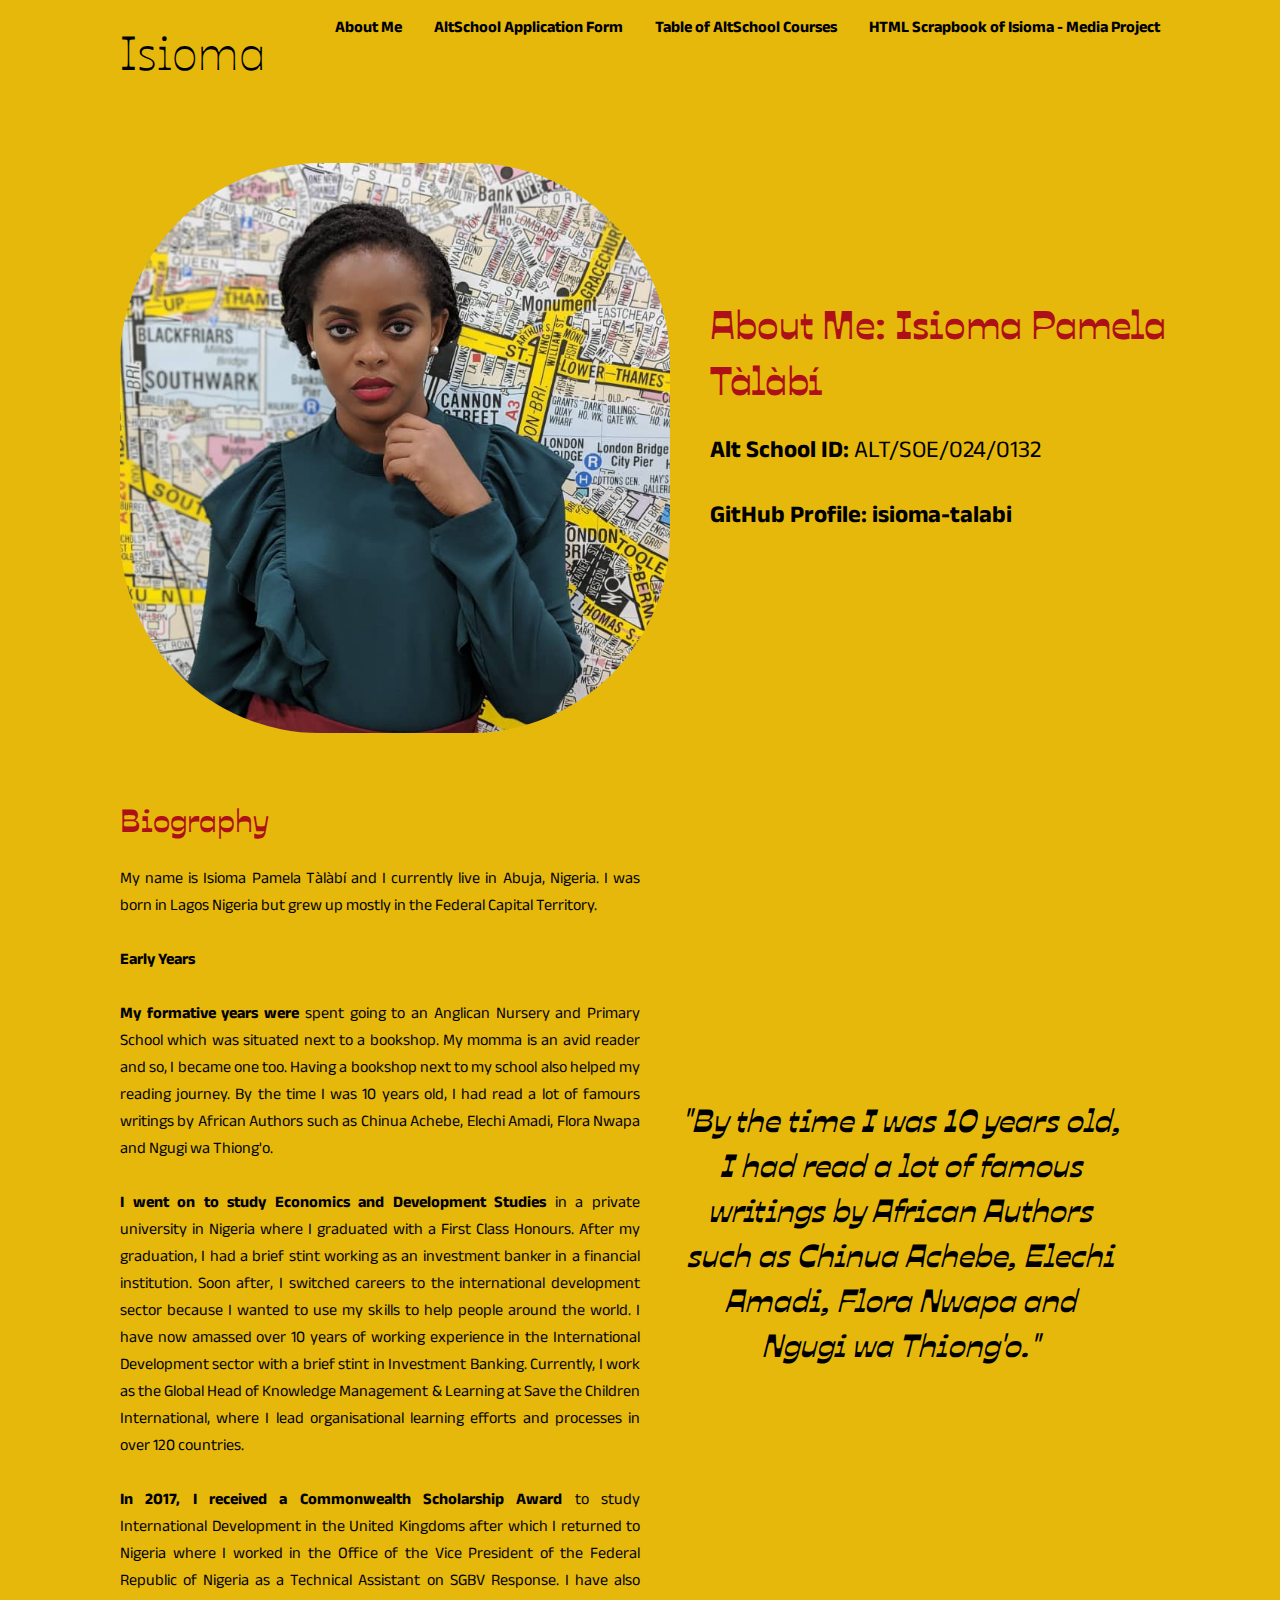
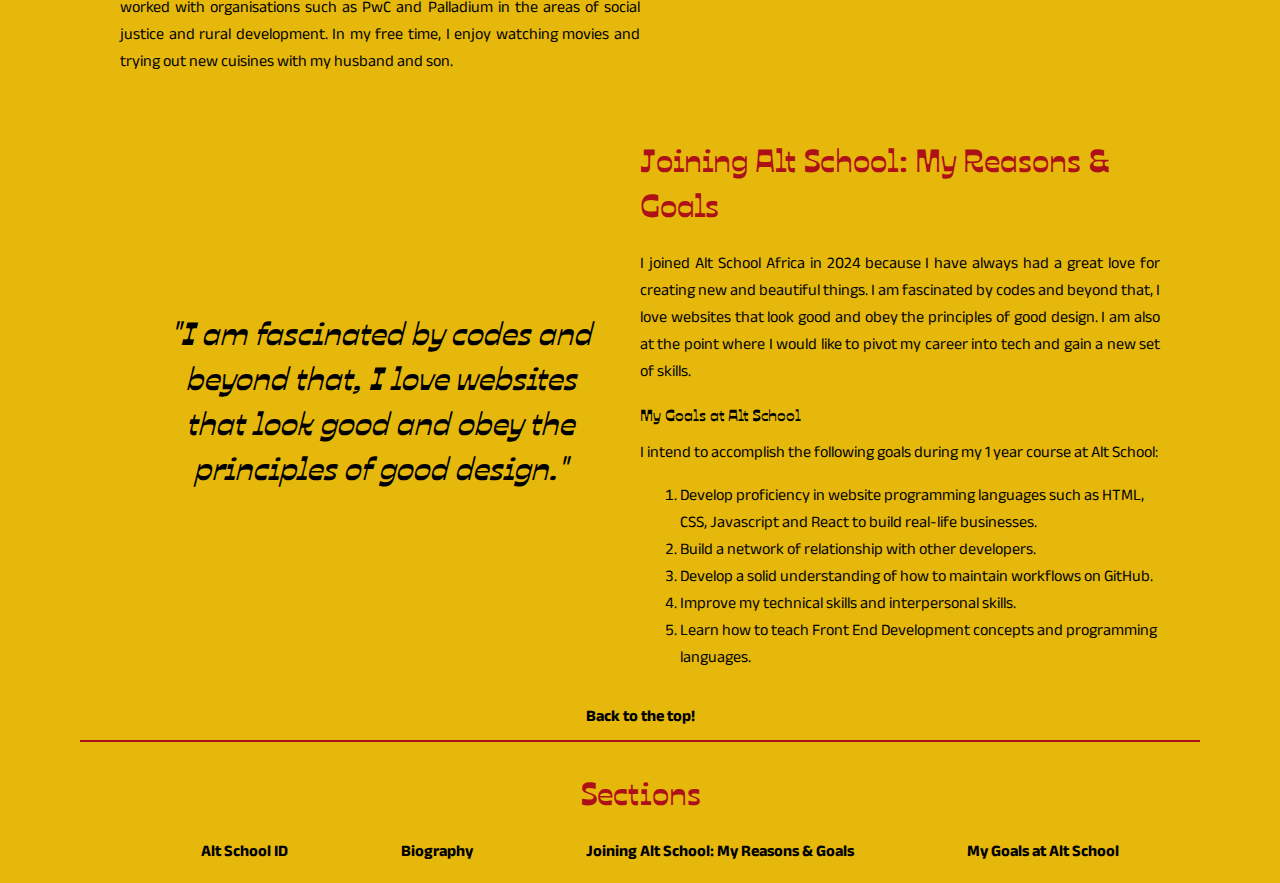
==== index.html @ 1b787a05 "Seventh version- Changed location of html files" ====
<!DOCTYPE html>
<html lang="en">

<head>
  <meta charset="UTF-8" />
  <meta name="viewport" content="width=device-width, initial-scale=1.0" />
  <title>About Me</title>

  <!-- Typography & Fonts -->
  <!-- Ojuju -->
  <link rel="preconnect" href="https://fonts.googleapis.com">
  <link rel="preconnect" href="https://fonts.gstatic.com" crossorigin>
  <link href="https://fonts.googleapis.com/css2?family=Ojuju:wght@200..800&display=swap" rel="stylesheet">

  <!-- Anek Devanagari -->
  <link rel="preconnect" href="https://fonts.googleapis.com">
  <link rel="preconnect" href="https://fonts.gstatic.com" crossorigin>
  <link href="https://fonts.googleapis.com/css2?family=Anek+Devanagari:wght@100..800&display=swap" rel="stylesheet">

  <!-- CSS Stylesheet -->
  <link rel="stylesheet" href="../css styles/index.css">

</head>

<body>
  <header id="top">
    <nav>
      <p>Isioma</p>
      <ul class="nav__list">
        <li><a href="./index.html">About Me</a></li>
        <li><a href="./form.html">AltSchool Application Form</a></li>
        <li><a href="./table.html">Table of AltSchool Courses</a></li>
        <li><a href="./media.html">HTML Scrapbook of Isioma - Media Project</a></li>
      </ul>
    </nav>
  </header>

  <main>

    <section id="section1" class="section__intro">

      <div class="image__intro">
        <figure>
          <img src="../images/Isioma Talabi.JPG" alt="Aspiring Front-End Engineer">
          <!-- <figcaption><em>Isioma Pamela Talabi: Aspiring Front-End Engineer.</em></figcaption> -->
        </figure>
      </div>

      <div class="text__intro">

        <h1>About Me: Isioma Pamela Tàlàbí</h1>

        <div class="text__intro--sub">
          <p><b>Alt School ID:</b> ALT/SOE/024/0132</p>
          <p><b>GitHub Profile:</b> <a href="https://github.com/isioma-talabi">isioma-talabi</a></p>

        </div>


      </div>


    </section>

    <section class="section__bio">
      <div class="bio">
        <h2 id="section2">Biography</h2>
        <p>
          My name is Isioma Pamela Tàlàbí and I currently live in Abuja,
          Nigeria. I was born in Lagos Nigeria but grew up mostly in the Federal Capital Territory.
          <br><br>
          <b>Early Years</b>
          <br><br>
          <b>My formative years were</b> spent going to an Anglican Nursery and Primary School
          which was situated next to a bookshop. My momma is an avid reader and so,
          I became one too. Having a bookshop next to my school also helped my reading journey.
          By the time I was 10 years old, I had read a lot of famours writings by
          African Authors such as Chinua Achebe, Elechi Amadi, Flora Nwapa and Ngugi wa Thiong'o.
          <br><br>
          <b>I went on to study Economics and Development Studies </b>in a private university in Nigeria
          where I graduated with a First Class Honours. After my graduation, I had a brief stint working
          as an investment banker in a financial institution. Soon after, I switched careers
          to the international development sector because I wanted to use my skills to help people around the world.
          I have now amassed over 10 years of working experience in the
          International Development sector with a brief stint in Investment
          Banking. Currently, I work as the Global Head of Knowledge Management
          & Learning at Save the Children International, where I lead
          organisational learning efforts and processes in over 120 countries.
          <br><br>
          <b>In 2017, I received a Commonwealth Scholarship Award </b>to study
          International Development in the United Kingdoms after which I
          returned to Nigeria where I worked in the Office of the Vice President
          of the Federal Republic of Nigeria as a Technical Assistant on SGBV
          Response. I have also worked with organisations such as PwC and
          Palladium in the areas of social justice and rural development. In my
          free time, I enjoy watching movies and trying out new cuisines with my
          husband and son.
        </p>
      </div>

      <div class="blockquote">
        <blockquote>
          <p>
            "By the time I was 10 years old, I had read a lot of famous writings by African Authors such as Chinua
            Achebe, Elechi
            Amadi, Flora Nwapa and Ngugi wa Thiong'o."
          </p>
        </blockquote>
      </div>
    </section>

    <!-- <hr> -->

    <section class="section__reasons">

      <div class="blockquote__reasons">
        <blockquote>
          <p>
            "I am fascinated by codes and beyond that, I love websites that look good and obey the principles of good
            design."
          </p>
        </blockquote>
      </div>


      <div class="text__reasons">
        <h2 id="section3">Joining Alt School: My Reasons & Goals</h2>
        <p>
          I joined Alt School Africa in 2024 because I have always had a great
          love for creating new and beautiful things. I am fascinated by codes
          and beyond that, I love websites that look good and obey the
          principles of good design. I am also at the point where I would like to
          pivot my career into tech and gain a new set of skills.
        </p>
        <h3 id="section4">My Goals at Alt School</h3>
        <p>I intend to accomplish the following goals during my 1 year course at Alt School:</p>
        <ol>
          <li>Develop proficiency in website programming languages such as HTML, CSS, Javascript and React to build
            real-life businesses.</li>
          <li>Build a network of relationship with other developers.</li>
          <li>Develop a solid understanding of how to maintain workflows on GitHub.</li>
          <li>Improve my technical skills and interpersonal skills.</li>
          <li>Learn how to teach Front End Development concepts and programming languages.</li>
        </ol>
      </div>

    </section>


    <section class="fragment__identifier">
      <a href="#top">Back to the top!</a>
    </section>

  </main>

  <hr>

  <aside class="section__aside">
    <h2>Sections</h2>
    <ul class="nav__aside">
      <li><a href="#section1">Alt School ID</a></li>
      <li><a href="#section2">Biography</a></li>
      <li><a href="#section3">Joining Alt School: My Reasons & Goals</a></li>
      <li><a href="#section4">My Goals at Alt School</a></li>
    </ul>
  </aside>
</body>

</html>
---- css styles/index.css ----
:root {
  --font-text-headings: "Ojuju", sans-serif;
  --font-text-primary: "Anek Devanagari", sans-serif;
  --colour-primary: #e5b80b;
}

* {
  box-sizing: border-box;
}

body {
  margin: 0;
  background-color: var(--colour-primary);
  margin-left: 80px;
  margin-right: 80px;
}

nav > p {
  font-family: var(--font-text-headings);
  font-size: 3rem;
  margin-top: 0;
}

h1 {
  font-family: var(--font-text-headings);
  font-size: 2.5rem;
  color: #ad1017;
}

h2 {
  font-family: var(--font-text-headings);
  font-size: 2rem;
  color: #ad1017;
}

h3 {
  font-family: var(--font-text-headings);
  font-size: 1rem;
}

hr {
  background-color: #ad1017;
  border: none;
  height: 2px;
}

p {
  font-family: var(--font-text-primary);
  font-size: 1rem;
  text-align: justify;
}

a {
  text-decoration: none;
  color: black;
  font-family: var(--font-text-primary);
  font-weight: bold;
}

a:hover {
  text-decoration: underline;
  text-decoration-color: #ad1017;
  color: #ad1017;
}

ul li {
  font-family: var(--font-text-primary);
  font-size: 1rem;
  list-style: none;
  font-weight: bold;
}

ol li {
  font-family: var(--font-text-primary);
  font-size: 1rem;
}

nav {
  display: flex;
  justify-content: space-between;
}

.nav__list {
  display: flex;
  gap: 2rem;
  margin-top: 0;
}

header {
  margin: 16px 40px 16px 40px;
}

.section__intro {
  display: grid;
  grid-template-columns: 1fr 1fr;
}

.text__intro {
  padding-top: 120px;
}

.text__intro--sub > p {
  font-size: 1.5rem;
}

.section__bio {
  display: grid;
  grid-template-columns: 1fr 1fr;
  place-items: center;
  margin: 16px 40px 16px 40px;
}

.section__reasons {
  display: grid;
  grid-template-columns: 1fr 1fr;
  place-items: center;
  margin: 16px 40px 16px 40px;
}

.fragment__identifier {
  display: flex;
  justify-content: space-around;
}

.nav__aside {
  display: flex;
  gap: 2rem;
  justify-content: space-evenly;
}

.section__aside > h2 {
  text-align: center;
}

blockquote p {
  font-family: var(--font-text-headings);
  font-weight: 700;
  font-style: italic;
  font-size: 2rem;
  text-align: center;
}

figure img {
  width: 550px;
  height: 570px;
  object-fit: cover;
  border-radius: 200px;
}

figcaption {
  font-family: var(--font-text-primary);
  font-size: 1rem;
}
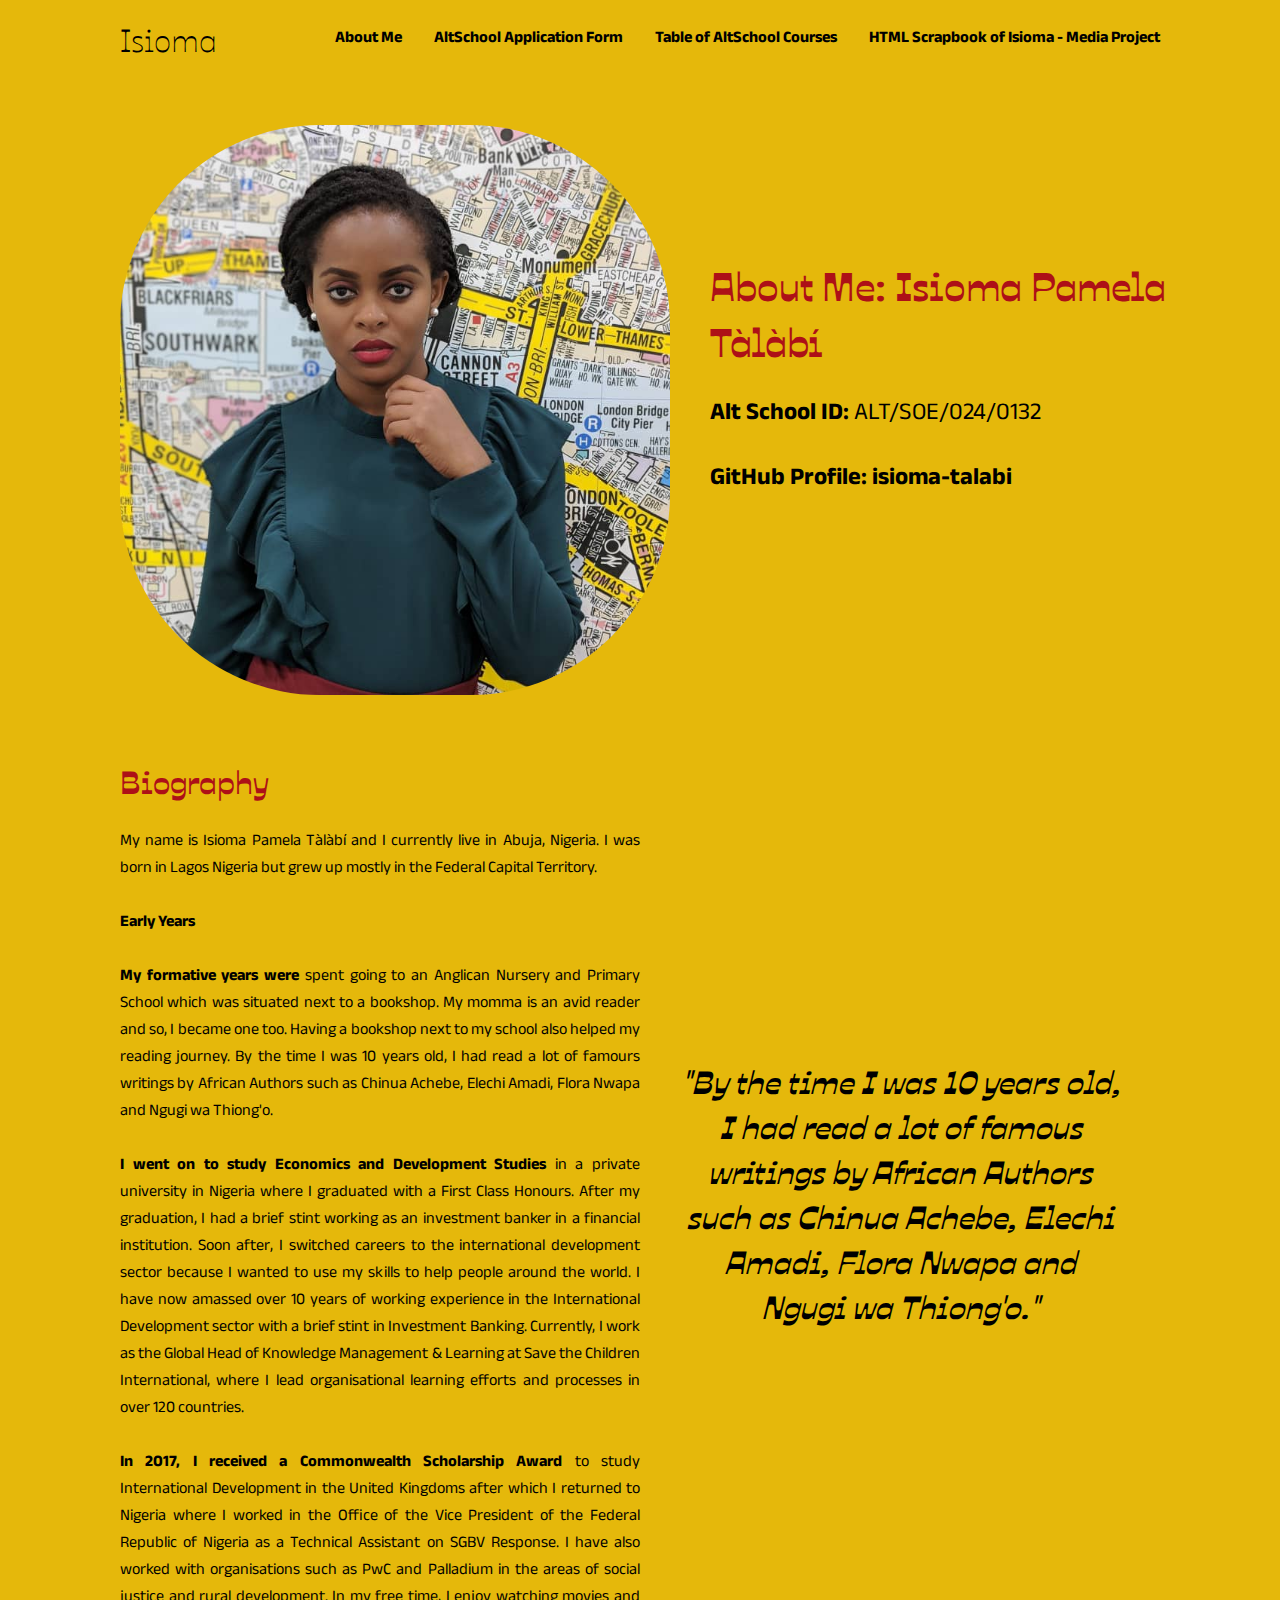
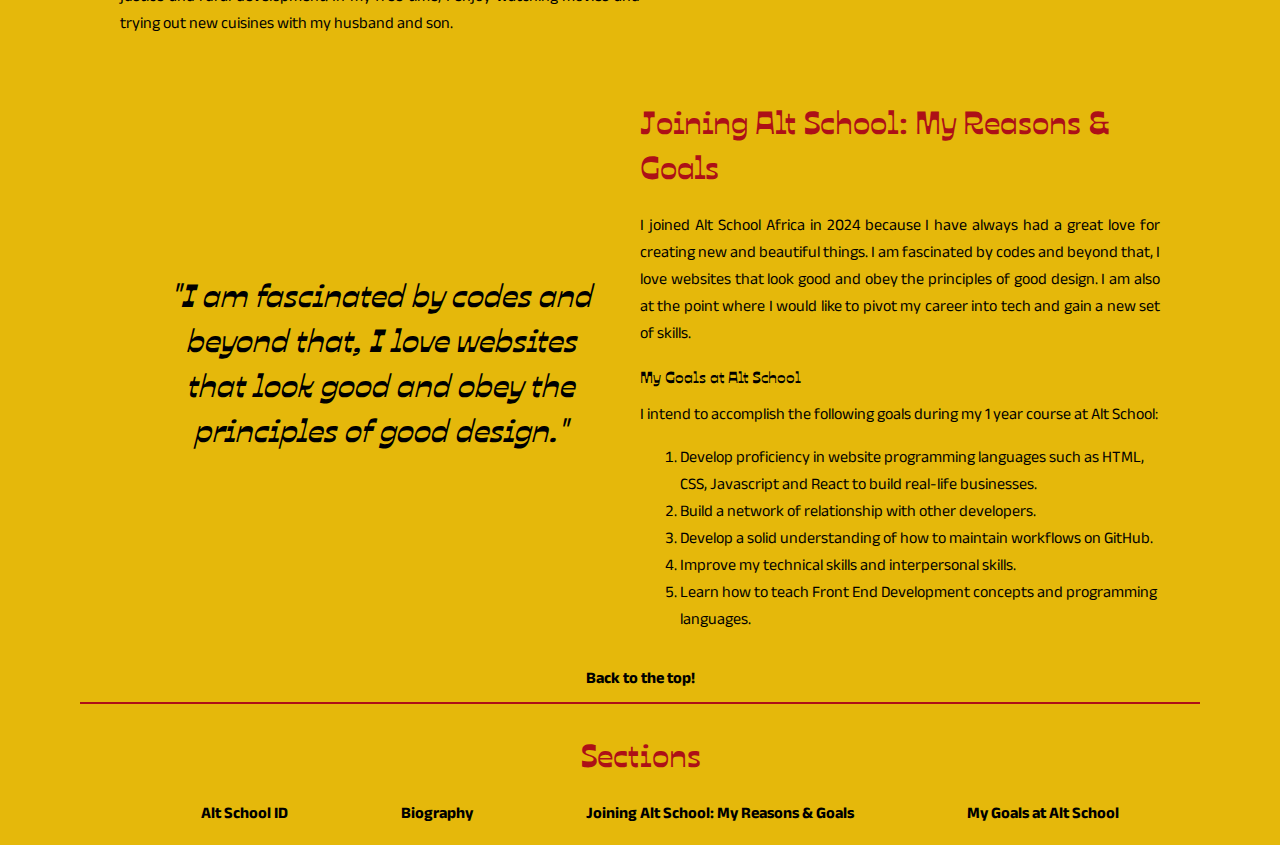
==== commit bbf670ea: "Ninth version- Changed location of CSS files" ====
--- a/index.html
+++ b/index.html
@@ -18,7 +18,7 @@
   <link href="https://fonts.googleapis.com/css2?family=Anek+Devanagari:wght@100..800&display=swap" rel="stylesheet">
 
   <!-- CSS Stylesheet -->
-  <link rel="stylesheet" href="../css styles/index.css">
+  <link rel="stylesheet" href="./index.css">
 
 </head>
 
--- a/index.css
+++ b/index.css
@@ -0,0 +1,153 @@
+:root {
+  --font-text-headings: "Ojuju", sans-serif;
+  --font-text-primary: "Anek Devanagari", sans-serif;
+  --colour-primary: #e5b80b;
+}
+
+* {
+  box-sizing: border-box;
+}
+
+body {
+  margin: 0;
+  background-color: var(--colour-primary);
+  margin-left: 80px;
+  margin-right: 80px;
+}
+
+nav > p {
+  font-family: var(--font-text-headings);
+  font-size: 2rem;
+  margin-top: 0;
+}
+
+h1 {
+  font-family: var(--font-text-headings);
+  font-size: 2.5rem;
+  color: #ad1017;
+}
+
+h2 {
+  font-family: var(--font-text-headings);
+  font-size: 2rem;
+  color: #ad1017;
+}
+
+h3 {
+  font-family: var(--font-text-headings);
+  font-size: 1rem;
+}
+
+hr {
+  background-color: #ad1017;
+  border: none;
+  height: 2px;
+}
+
+p {
+  font-family: var(--font-text-primary);
+  font-size: 1rem;
+  text-align: justify;
+}
+
+a {
+  text-decoration: none;
+  color: black;
+  font-family: var(--font-text-primary);
+  font-weight: bold;
+}
+
+a:hover {
+  text-decoration: underline;
+  text-decoration-color: #ad1017;
+  color: #ad1017;
+}
+
+ul li {
+  font-family: var(--font-text-primary);
+  font-size: 1rem;
+  list-style: none;
+  font-weight: bold;
+}
+
+ol li {
+  font-family: var(--font-text-primary);
+  font-size: 1rem;
+}
+
+nav {
+  display: flex;
+  justify-content: space-between;
+}
+
+.nav__list {
+  display: flex;
+  gap: 2rem;
+  margin-top: 10px;
+}
+
+header {
+  margin: 16px 40px 16px 40px;
+}
+
+.section__intro {
+  display: grid;
+  grid-template-columns: 1fr 1fr;
+}
+
+.text__intro {
+  padding-top: 120px;
+}
+
+.text__intro--sub > p {
+  font-size: 1.5rem;
+}
+
+.section__bio {
+  display: grid;
+  grid-template-columns: 1fr 1fr;
+  place-items: center;
+  margin: 16px 40px 16px 40px;
+}
+
+.section__reasons {
+  display: grid;
+  grid-template-columns: 1fr 1fr;
+  place-items: center;
+  margin: 16px 40px 16px 40px;
+}
+
+.fragment__identifier {
+  display: flex;
+  justify-content: space-around;
+}
+
+.nav__aside {
+  display: flex;
+  gap: 2rem;
+  justify-content: space-evenly;
+}
+
+.section__aside > h2 {
+  text-align: center;
+}
+
+blockquote p {
+  font-family: var(--font-text-headings);
+  font-weight: 700;
+  font-style: italic;
+  font-size: 2rem;
+  text-align: center;
+}
+
+figure img {
+  width: 550px;
+  height: 570px;
+  object-fit: cover;
+  border-radius: 200px;
+}
+
+figcaption {
+  font-family: var(--font-text-primary);
+  font-size: 1rem;
+}
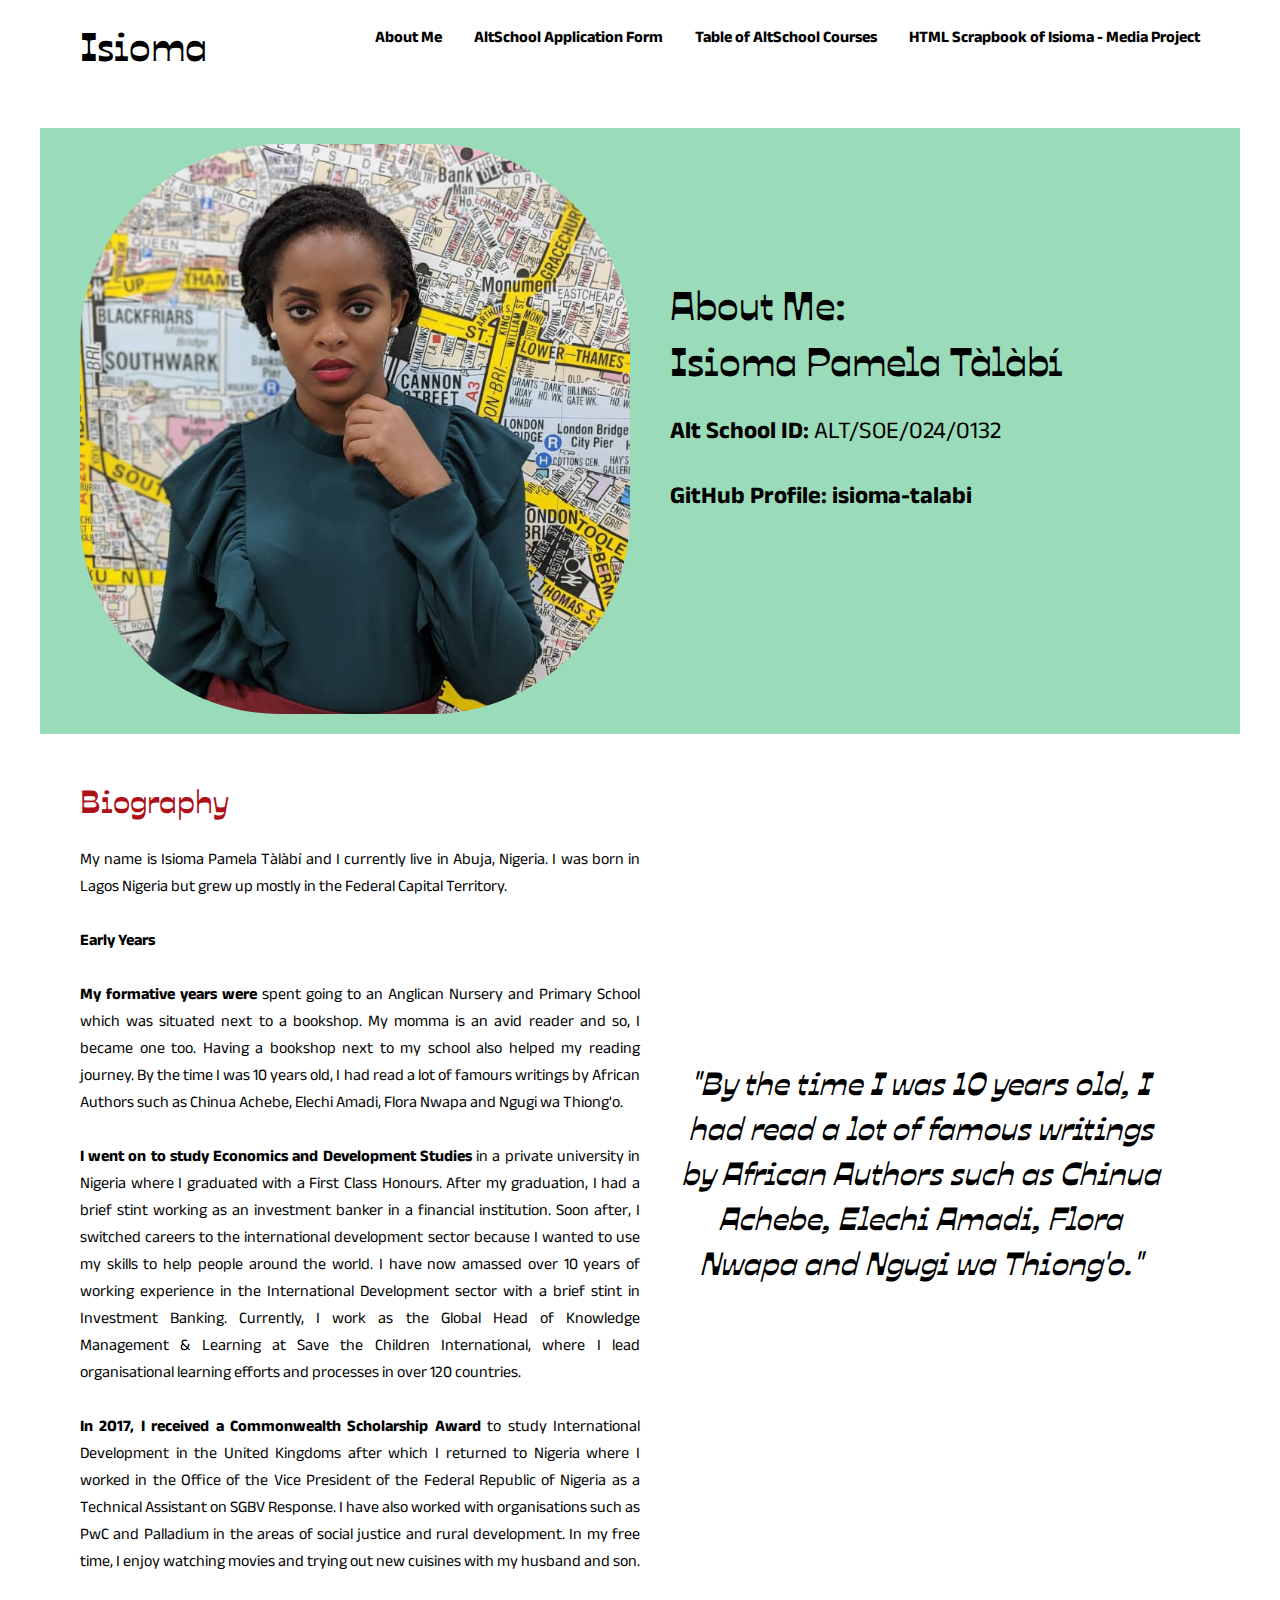
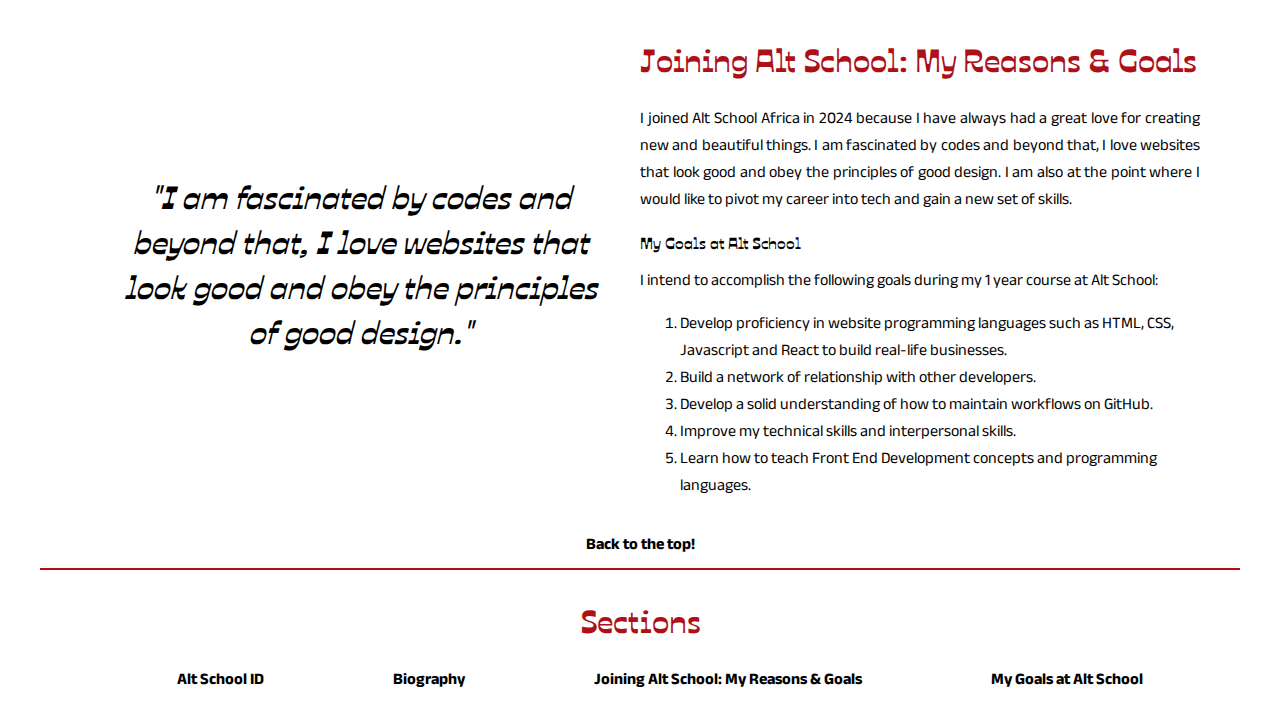
==== commit 9f9e6c9c: "Thirteenth version- Updated styles and READme doc" ====
--- a/index.html
+++ b/index.html
@@ -18,7 +18,7 @@
   <link href="https://fonts.googleapis.com/css2?family=Anek+Devanagari:wght@100..800&display=swap" rel="stylesheet">
 
   <!-- CSS Stylesheet -->
-  <link rel="stylesheet" href="./index.css">
+  <link rel="stylesheet" href="./css-styles/index.css">
 
 </head>
 
@@ -41,14 +41,14 @@
 
       <div class="image__intro">
         <figure>
-          <img src="../images/Isioma Talabi.JPG" alt="Aspiring Front-End Engineer">
+          <img src="./assets/Isioma Talabi.JPG" alt="Aspiring Front-End Engineer">
           <!-- <figcaption><em>Isioma Pamela Talabi: Aspiring Front-End Engineer.</em></figcaption> -->
         </figure>
       </div>
 
       <div class="text__intro">
 
-        <h1>About Me: Isioma Pamela Tàlàbí</h1>
+        <h1>About Me: <br> Isioma Pamela Tàlàbí</h1>
 
         <div class="text__intro--sub">
           <p><b>Alt School ID:</b> ALT/SOE/024/0132</p>
--- a/css-styles/index.css
+++ b/css-styles/index.css
@@ -0,0 +1,154 @@
+:root {
+  --font-text-headings: "Ojuju", sans-serif;
+  --font-text-primary: "Anek Devanagari", sans-serif;
+  --colour-primary: #9ADBBA;
+}
+
+* {
+  box-sizing: border-box;
+}
+
+body {
+  max-width: 1200px;
+  margin: 0 auto;
+}
+
+nav > p {
+  font-family: var(--font-text-headings);
+  font-size: 2.5rem;
+  font-weight: bold;
+  margin-top: 0;
+}
+
+h1 {
+  font-family: var(--font-text-headings);
+  font-size: 2.5rem;
+  color: inherit;
+}
+
+h2 {
+  font-family: var(--font-text-headings);
+  font-size: 2rem;
+  color: #ad1017;
+}
+
+h3 {
+  font-family: var(--font-text-headings);
+  font-size: 1rem;
+}
+
+hr {
+  background-color: #ad1017;
+  border: none;
+  height: 2px;
+}
+
+p {
+  font-family: var(--font-text-primary);
+  font-size: 1rem;
+  text-align: justify;
+}
+
+a {
+  text-decoration: none;
+  color: black;
+  font-family: var(--font-text-primary);
+  font-weight: bold;
+}
+
+a:hover {
+  text-decoration: underline;
+  text-decoration-color: #ad1017;
+  color: #ad1017;
+}
+
+ul li {
+  font-family: var(--font-text-primary);
+  font-size: 1rem;
+  list-style: none;
+  font-weight: bold;
+}
+
+ol li {
+  font-family: var(--font-text-primary);
+  font-size: 1rem;
+}
+
+nav {
+  display: flex;
+  justify-content: space-between;
+}
+
+.nav__list {
+  display: flex;
+  gap: 2rem;
+  margin-top: 10px;
+}
+
+header {
+  margin: 16px 40px 16px 40px;
+}
+
+.section__intro {
+  display: grid;
+  grid-template-columns: 1fr 1fr;
+  background-color: var(--colour-primary);
+}
+
+.text__intro {
+  padding-top: 120px;
+}
+
+.text__intro--sub > p {
+  font-size: 1.5rem;
+}
+
+.section__bio {
+  display: grid;
+  grid-template-columns: 1fr 1fr;
+  place-items: center;
+  margin: 16px 40px 16px 40px;
+  background-color: white;
+}
+
+.section__reasons {
+  display: grid;
+  grid-template-columns: 1fr 1fr;
+  place-items: center;
+  margin: 16px 40px 16px 40px;
+}
+
+.fragment__identifier {
+  display: flex;
+  justify-content: space-around;
+}
+
+.nav__aside {
+  display: flex;
+  gap: 2rem;
+  justify-content: space-evenly;
+}
+
+.section__aside > h2 {
+  text-align: center;
+}
+
+blockquote p {
+  font-family: var(--font-text-headings);
+  font-weight: 700;
+  font-style: italic;
+  font-size: 2rem;
+  text-align: center;
+}
+
+figure img {
+  width: 550px;
+  height: 570px;
+  object-fit: cover;
+  border-radius: 200px;
+}
+
+figcaption {
+  font-family: var(--font-text-primary);
+  font-size: 1rem;
+}
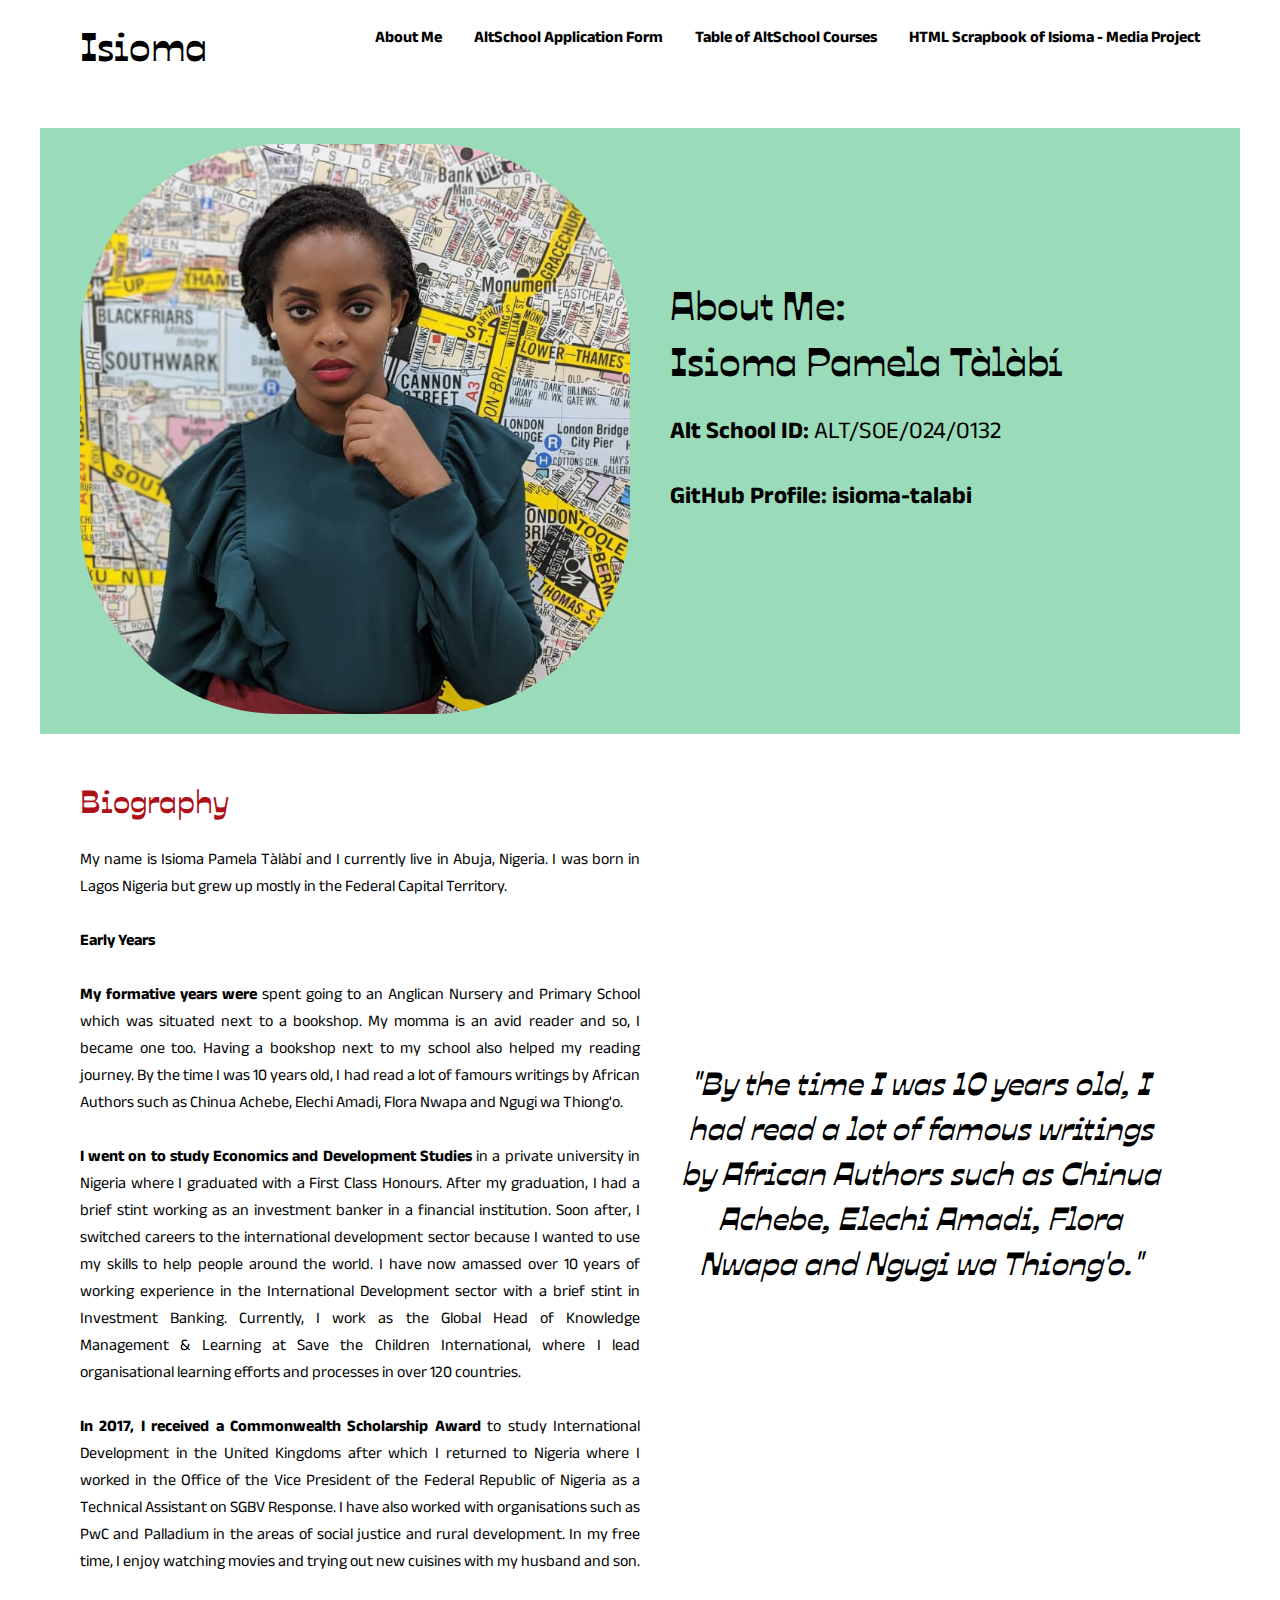
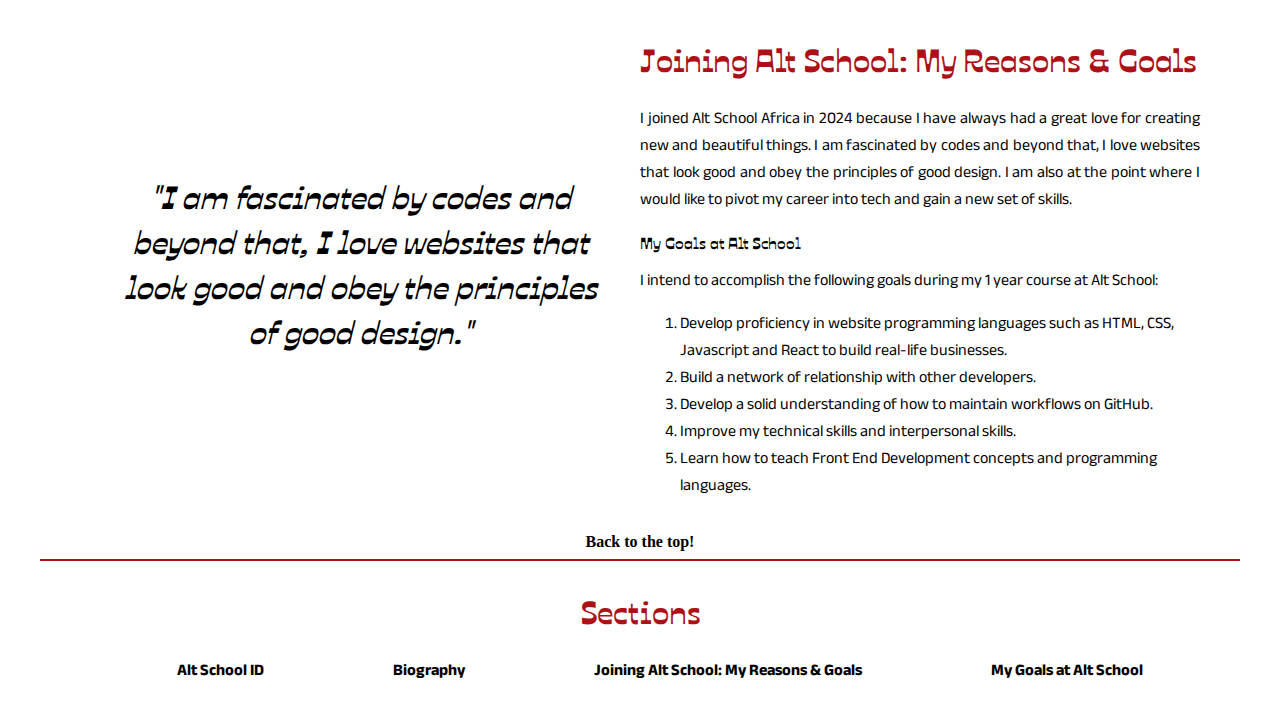
==== commit 500b5dc2: "update: added link to logo and picture to READme" ====
--- a/index.html
+++ b/index.html
@@ -25,7 +25,7 @@
 <body>
   <header id="top">
     <nav>
-      <p>Isioma</p>
+      <p><a href="./index.html">Isioma</a></p>
       <ul class="nav__list">
         <li><a href="./index.html">About Me</a></li>
         <li><a href="./form.html">AltSchool Application Form</a></li>
--- a/css-styles/index.css
+++ b/css-styles/index.css
@@ -11,6 +11,13 @@
 body {
   max-width: 1200px;
   margin: 0 auto;
+}
+
+a {
+  text-decoration: none;
+  color: black;
+  /* font-family: var(--font-text-primary); */
+  font-weight: bold;
 }
 
 nav > p {
@@ -49,12 +56,7 @@
   text-align: justify;
 }
 
-a {
-  text-decoration: none;
-  color: black;
-  font-family: var(--font-text-primary);
-  font-weight: bold;
-}
+
 
 a:hover {
   text-decoration: underline;
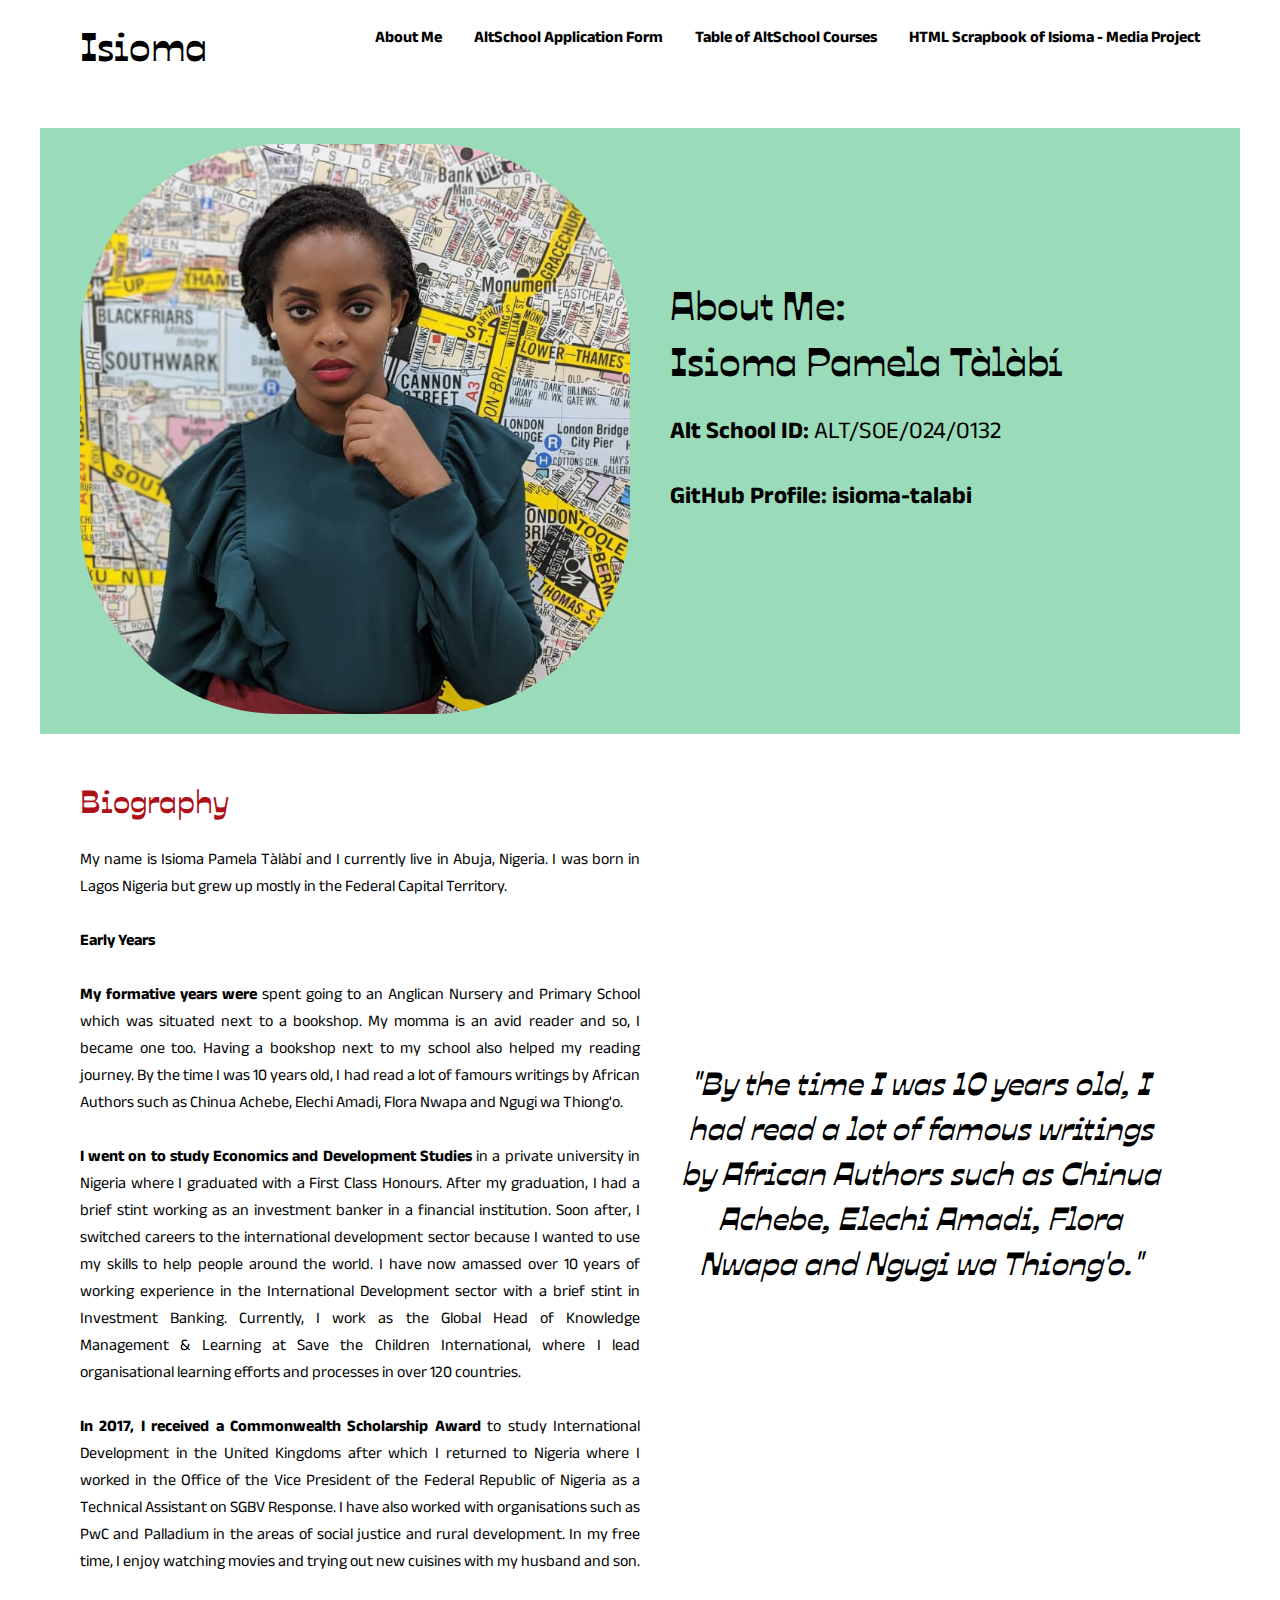
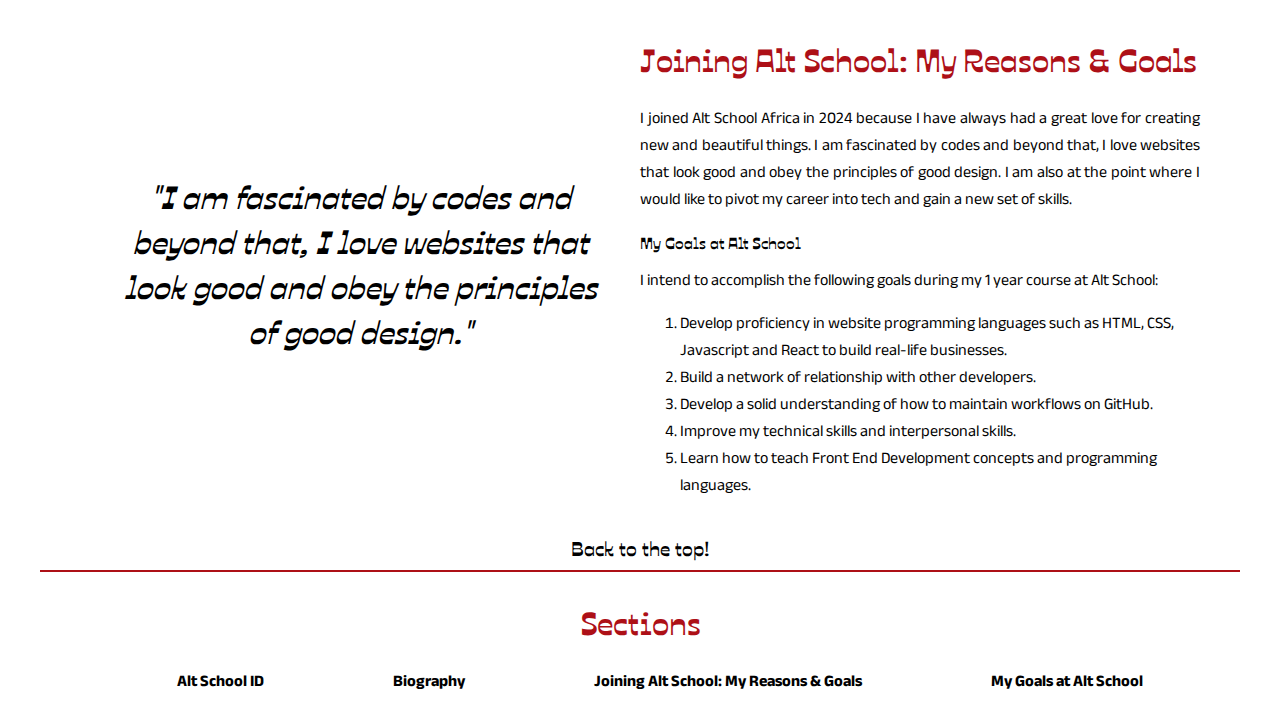
==== commit 165768ce: "update: added Almanera font and made pages responsive with queries" ====
--- a/index.html
+++ b/index.html
@@ -109,7 +109,7 @@
       </div>
     </section>
 
-    <!-- <hr> -->
+    <hr class="second__rule">
 
     <section class="section__reasons">
 
--- a/css-styles/index.css
+++ b/css-styles/index.css
@@ -1,7 +1,7 @@
 :root {
   --font-text-headings: "Ojuju", sans-serif;
   --font-text-primary: "Anek Devanagari", sans-serif;
-  --colour-primary: #9ADBBA;
+  --colour-primary: #9adbba;
 }
 
 * {
@@ -55,8 +55,6 @@
   font-size: 1rem;
   text-align: justify;
 }
-
-
 
 a:hover {
   text-decoration: underline;
@@ -123,6 +121,8 @@
 .fragment__identifier {
   display: flex;
   justify-content: space-around;
+  font-family: var(--font-text-headings);
+  font-size: 20px;
 }
 
 .nav__aside {
@@ -154,3 +154,68 @@
   font-family: var(--font-text-primary);
   font-size: 1rem;
 }
+
+
+/* Media Queries */
+
+@media (min-width: 800px) {
+  .second__rule {
+    display: none !important;
+  }
+}
+
+@media (max-width: 800px) {
+  nav {
+    display: flex;
+    flex-direction: column;
+  }
+  .nav__list {
+    display: flex;
+    flex-direction: column;
+    gap: 14px;
+    padding-left: 10px;
+  }
+
+  .section__intro {
+    display: flex;
+    flex-direction: column;
+    place-items: center;
+  }
+
+  figure img {
+    width: 350px;
+    height: 370px;
+    border-radius: 0;
+  }
+
+  .text__intro {
+    padding-top: 10px;
+  }
+
+  h1 {
+    font-size: 2rem;
+  }
+
+  .text__intro--sub > p {
+    font-size: 1rem;
+  }
+
+  .section__reasons,
+  .section__bio {
+    display: flex;
+    flex-direction: column;
+  }
+
+  .nav__aside {
+    display: flex;
+    flex-direction: column;
+    gap: 14px;
+    place-items: center;
+    padding-left: 10px;
+  }
+
+  h2 {
+    text-align: center;
+    
+  }
+}
